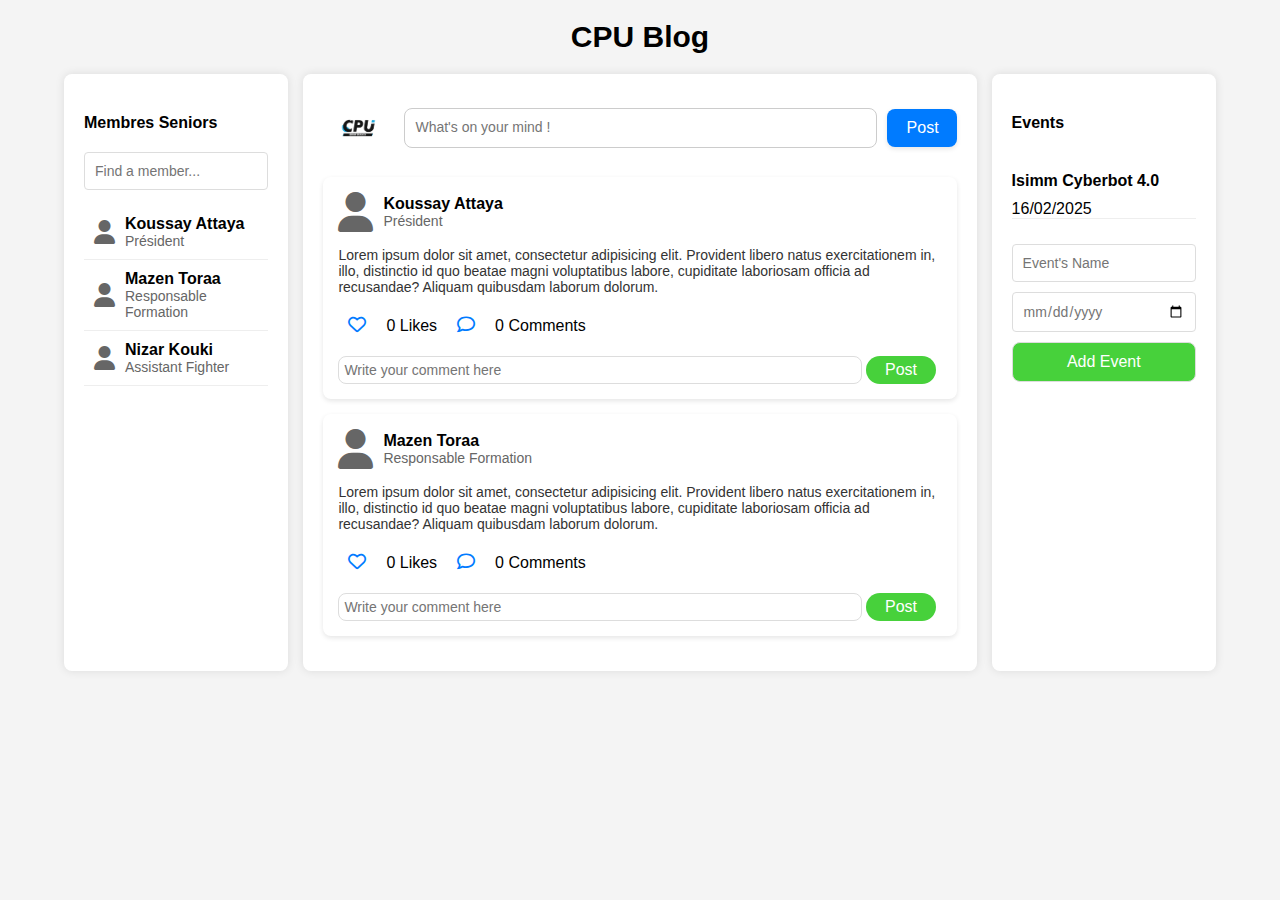
==== feed.html @ 3378d1e7 "added files" ====
<!DOCTYPE html>
<html lang="en">
<head>
    <meta charset="UTF-8">
    <meta name="viewport" content="width=device-width, initial-scale=1.0">
    <title>CPU Blog | Feed</title>
    <link rel="stylesheet" href="style1.css">
    <link rel="stylesheet" href="https://cdnjs.cloudflare.com/ajax/libs/font-awesome/6.6.0/css/all.min.css"/>
    <script src="script.js" defer></script>
</head>
<body>
    <header>CPU Blog</header>
    <div class="container">
        <section id="members">
            <h4>Membres Seniors</h4>
            <input type="text" id="searchUser" placeholder="Find a member...">
            <div id="membersList"></div>
        </section>
        <section id="feed">
            <form class="newPost">
                <img src="./images/cpu.png" alt="CPU">
                <textarea id="new-post-text" placeholder="What's on your mind !"></textarea>
                <button class="post" type="submit">Post</button>
            </form>
            <div class="posts">
                <div class="post">
                    <div class="user-info">
                        <i class="fa fa-user avatar"></i>
                        <div class="user-details">
                            <h3>Koussay Attaya</h3>
                            <p>Président</p>
                        </div>
                        
                    </div>
                    <p class="post-content">
                        Lorem ipsum dolor sit amet, consectetur adipisicing elit. Provident libero natus exercitationem in, illo, distinctio id quo beatae magni voluptatibus labore, cupiditate laboriosam officia ad recusandae? Aliquam quibusdam laborum dolorum.
                    </p>
                    <div class="post-actions">
                        <button class="like-button"><i class="fa-regular fa-heart"></i></button>
                        <span class="like-count">0 Likes</span>
                        <button class="comment-button"><i class="fa-regular fa-comment"></i></button>
                        <span class="comment-count">0 Comments</span>
                    </div>
                    <div class="comments-section">
                        <input type="text" class="comment-input" placeholder="Write your comment here">
                        <button class="post-comment">Post</button>
                        <ul class="comments-list"></ul>
                    </div>
                </div>

                <div class="post">
                    <div class="user-info">
                        <i class="fa fa-user avatar"></i>
                        <div class="user-details">
                            <h3>Mazen Toraa</h3>
                            <p>Responsable Formation</p>
                        </div>
                    </div>
                    <p class="post-content">
                        Lorem ipsum dolor sit amet, consectetur adipisicing elit. Provident libero natus exercitationem in, illo, distinctio id quo beatae magni voluptatibus labore, cupiditate laboriosam officia ad recusandae? Aliquam quibusdam laborum dolorum.
                    </p>
                    <div class="post-actions">
                        <button class="like-button"><i class="fa-regular fa-heart"></i></button>
                        <span class="like-count">0 Likes</span>
                        <button class="comment-button"><i class="fa-regular fa-comment"></i></button>
                        <span class="comment-count">0 Comments</span>
                    </div>
                    <div class="comments-section">
                        <input type="text" class="comment-input" placeholder="Write your comment here">
                        <button class="post-comment">Post</button>
                        <ul class="comments-list"></ul>
                    </div>
                </div>
            </div>
        </section>
        <section id="events">
            <h4>Events</h4>
            <ul id="eventsList">
                <li class="event">
                    <h4>Isimm Cyberbot 4.0</h4>
                    <p>16/02/2025</p>
                </li>
            </ul>
            <input type="text" id="eventName" placeholder="Event's Name" required>
            <input type="date" id="date" required>
            <button id="addEventBtn">Add Event</button>
        </section>
    </div>
</body>
</html>
---- style1.css ----
* {
    margin: 0;
    padding: 0;
    box-sizing: border-box;
    font-family: 'Poppins', sans-serif;
}

header{
    padding: 20px;
    font-size: 30px;
    font-weight: bolder;
}

body {
    display: flex;
    flex-direction: column;
    align-items: center;
    background-color: #f4f4f4;
}

.container {
    display: grid;
    grid-template-columns: 1fr 3fr 1fr;
    gap: 15px;
    width: 90%;
    max-width: 1200px;
}

#members, #feed, #events {
    background-color: white;
    padding: 20px;
    box-shadow: 0 0 10px rgba(0, 0, 0, 0.1);
    border-radius: 8px;
}

/* Feed */


.newPost {
    display: flex;
    align-items: center;
    gap: 10px;
    width: 100%;
}

.newPost textarea {
    flex: 1; 
    height: 40px;
    padding: 10px;
    border-radius: 8px;
    border: 1px solid #ccc;
    font-size: 14px;
    resize: none;
}

.newPost button {
    background-color: #007bff;
    width: 70px;
    color: white;
    border: none;
    border-radius: 8px;
    padding: 10px 20px;
    cursor: pointer;
    font-size: 16px;
}

.newPost button:hover {
    background-color: #0056b3;
}

.newPost img {
    height: 40px;
}


.post {
    background-color: #fff;
    border-radius: 8px;
    box-shadow: 0 2px 5px rgba(0, 0, 0, 0.1);
    padding: 15px;
    width: 100%;
    margin: 15px auto;
}

.user-info {
    display: flex;
    align-items: center;
    margin-bottom: 10px;
}

.avatar {
    font-size: 40px;
    color: #666;
    margin-right: 10px;
}

.user-details h3 {
    margin: 0;
    font-size: 16px;
}

.user-details p {
    margin: 0;
    color: #666;
    font-size: 14px;
}

.post-content {
    margin: 15px 0;
    font-size: 14px;
    color: #333;
}

.post-actions {
    display: flex;
    align-items: center;
    gap: 10px;
}

.like-button, .comment-button {
    padding: 5px 10px;
    border: none;
    background-color: transparent;
    cursor: pointer;
    font-size: 18px;
}

.like-button i, .comment-button i {
    color: #007bff;
}

.comments-section {
    margin-top: 15px;
}

.comment-input {
    width: calc(100% - 80px);
    padding: 5px;
    border-radius: 8px;
    border: 1px solid #ddd;
    font-size: 14px;
}

.post-comment {
    background-color: #47d13b;
    font-size: 16px;
    color: white;
    border: none;
    border-radius: 25px;
    height: 28px;
    width: 70px;
    cursor: pointer;
    text-align: center;
}

.post-comment:hover {
    background-color: #209e14;
}

.comment-item {
    list-style: none;
    margin: 20px 0;
    border-bottom: 1px solid #eee;
    width: 100%;
}

.comment-user-info {
    display: flex;
    align-items: center;
    margin-bottom: 5px;
}

.comment-avatar {
    margin-right: 10px;
    font-size: 27px;
    color: #555;
}

.comment-user-details h3 {
    margin: 0;
    font-size: 14px;
}

.comment-user-details p {
    margin: 0;
    font-size: 11px;
    color: #888;
}

.comment-content {
    margin: 15px 0;
    font-size: 14px;
    color: #333;
}


/* Members */

#members h4 {
    margin: 20px 0;
}

#searchUser {
    width: 100% ;
    padding: 10px;
    margin-bottom: 15px;
    border: 1px solid #ddd;
    border-radius: 4px;
    font-size: 14px;
}

#membersList {
    display: flex;
    flex-direction: column;
}

.member-item {
    display: flex;
    justify-content: space-between;
    align-items: center;
    padding: 10px;
    border-bottom: 1px solid #eee;
}

.member-info {
    display: flex;
    align-items: center;
}

.member-avatar {
    font-size: 24px;
    color: #666;
    margin-right: 10px;
}

.member-details h3 {
    margin: 0;
    font-size: 16px;
}

.member-details p {
    margin: 0;
    color: #666;
    font-size: 14px;
}

/* Events */

#events h4 {
    margin: 20px 0;
}

#events input {
    width: 100%;
    margin: 5px 0;
    padding: 10px;
    border: 1px solid #ddd;
    border-radius: 4px;
    font-size: 14px;
}

#events button {
    width: 100%;
    margin: 5px 0;
    padding: 10px;
    border: 1px solid #ddd;
    border-radius: 8px;
    font-size: 16px;
    background-color: #47d13b;
    color: white;
}

input[type="date"]::-webkit-datetime-edit-fields-wrapper  {
    color: #757575;
}

#events button:hover {
    cursor: pointer;
    background-color: #209e14;
}

#eventsList{
    display: flex;
    flex-direction: column;
    margin-bottom: 20px;
}

#eventsList li {
    display: flex;
    flex-direction: column;
    border-bottom: 1px solid #eee;
}

#eventsList li h4 {
    margin: 20px 0 10px 0 ;
}
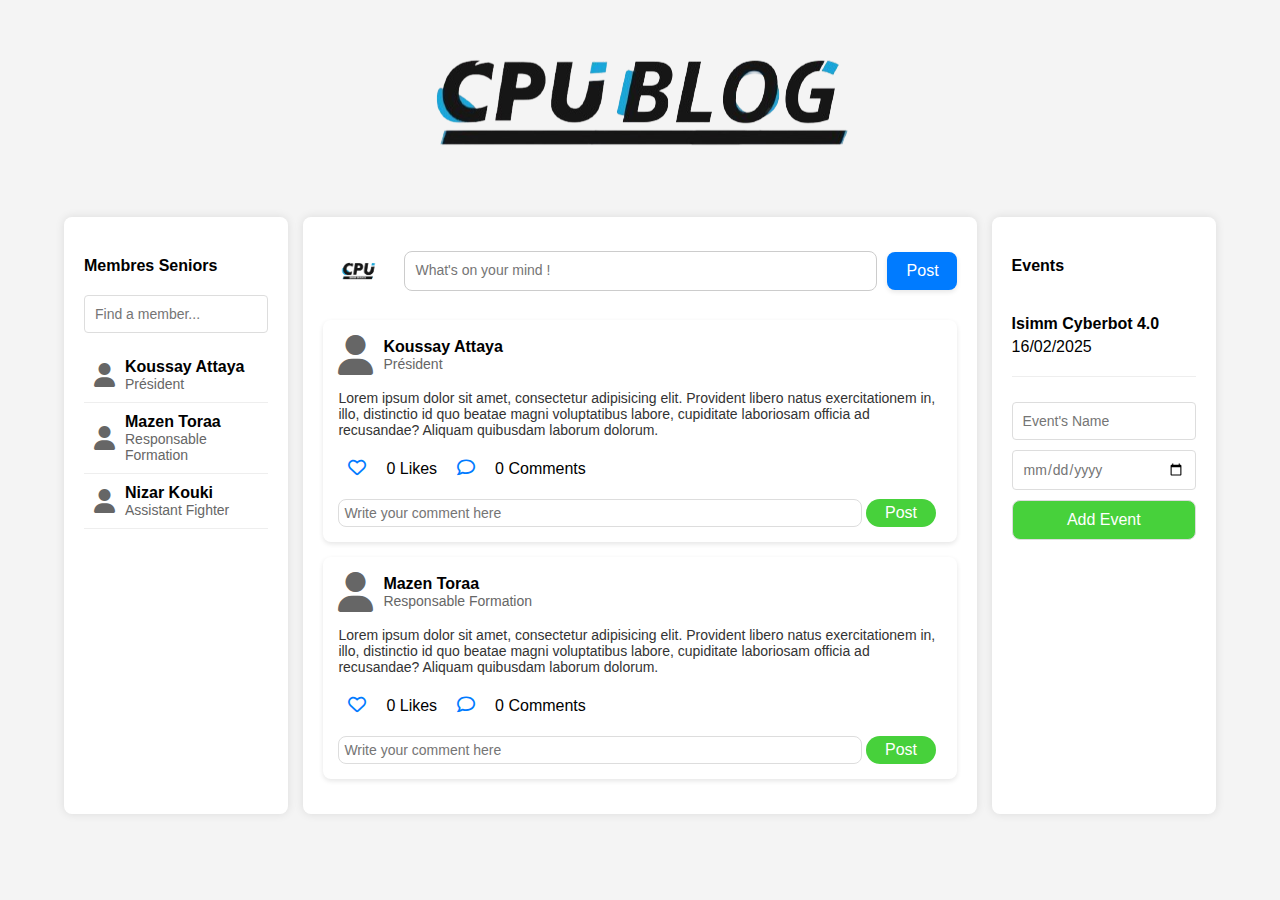
==== commit 53fc26c8: "updated some functionnalities" ====
--- a/feed.html
+++ b/feed.html
@@ -9,7 +9,7 @@
     <script src="script.js" defer></script>
 </head>
 <body>
-    <header>CPU Blog</header>
+    <header><img src="./images/logoblog.png" alt=""></header>
     <div class="container">
         <section id="members">
             <h4>Membres Seniors</h4>
--- a/style1.css
+++ b/style1.css
@@ -292,5 +292,9 @@
 }
 
 #eventsList li h4 {
-    margin: 20px 0 10px 0 ;
+    margin: 20px 0 5px 0 ;
+}
+
+#eventsList li p {
+    padding-bottom: 20px;
 }